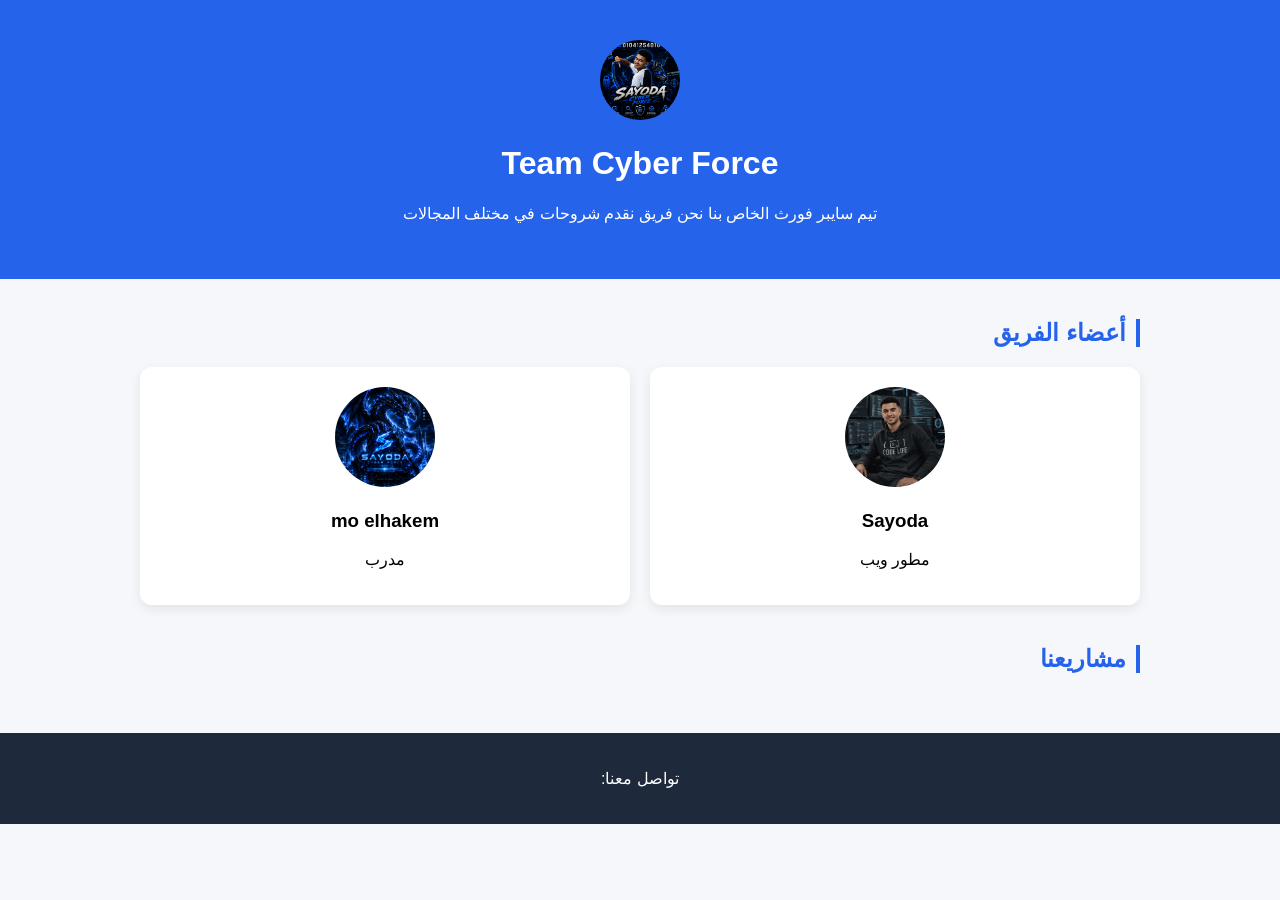
==== index.html @ 25483595 "Add files via upload" ====
<!DOCTYPE html>
<html lang="ar" dir="rtl">
<head>
  <meta charset="UTF-8">
  <title>Team Cyber force</title>
  <link rel="stylesheet" href="style.css">
</head>
<body>

  <header>
    <img id="logo" src="" alt="logo">
    <h1 id="site-name"></h1>
    <p id="site-desc"></p>
  </header>

  <section>
    <h2>أعضاء الفريق</h2>
    <div id="team-container" class="grid"></div>
  </section>

  <section>
    <h2>مشاريعنا</h2>
    <div id="projects-container" class="grid"></div>
  </section>

  <footer>
    <p>تواصل معنا: <span id="email"></span></p>
  </footer>

  <!-- مهم: الترتيب هنا -->
  <script src="admin.js"></script>
  <script src="script.js"></script>

</body>
</html>
---- style.css ----
:root { --main-color: #2563eb; }

body {
  font-family: Tahoma, sans-serif;
  background: #f5f7fb;
  margin: 0;
}

header {
  background: var(--main-color);
  color: white;
  text-align: center;
  padding: 40px 20px;
}

header img {
  width: 80px;
  border-radius: 50%;
}

section {
  max-width: 1000px;
  margin: 40px auto;
  padding: 0 20px;
}

h2 {
  color: var(--main-color);
  border-right: 4px solid var(--main-color);
  padding-right: 10px;
}

.grid {
  display: grid;
  grid-template-columns: repeat(auto-fit, minmax(220px, 1fr));
  gap: 20px;
}

.card {
  background: white;
  padding: 20px;
  border-radius: 12px;
  box-shadow: 0 4px 12px rgba(0,0,0,0.08);
  text-align: center;
}

.card img {
  width: 100px;
  height: 100px;
  border-radius: 50%;
}

footer {
  background: #1e293b;
  color: white;
  text-align: center;
  padding: 20px;
}
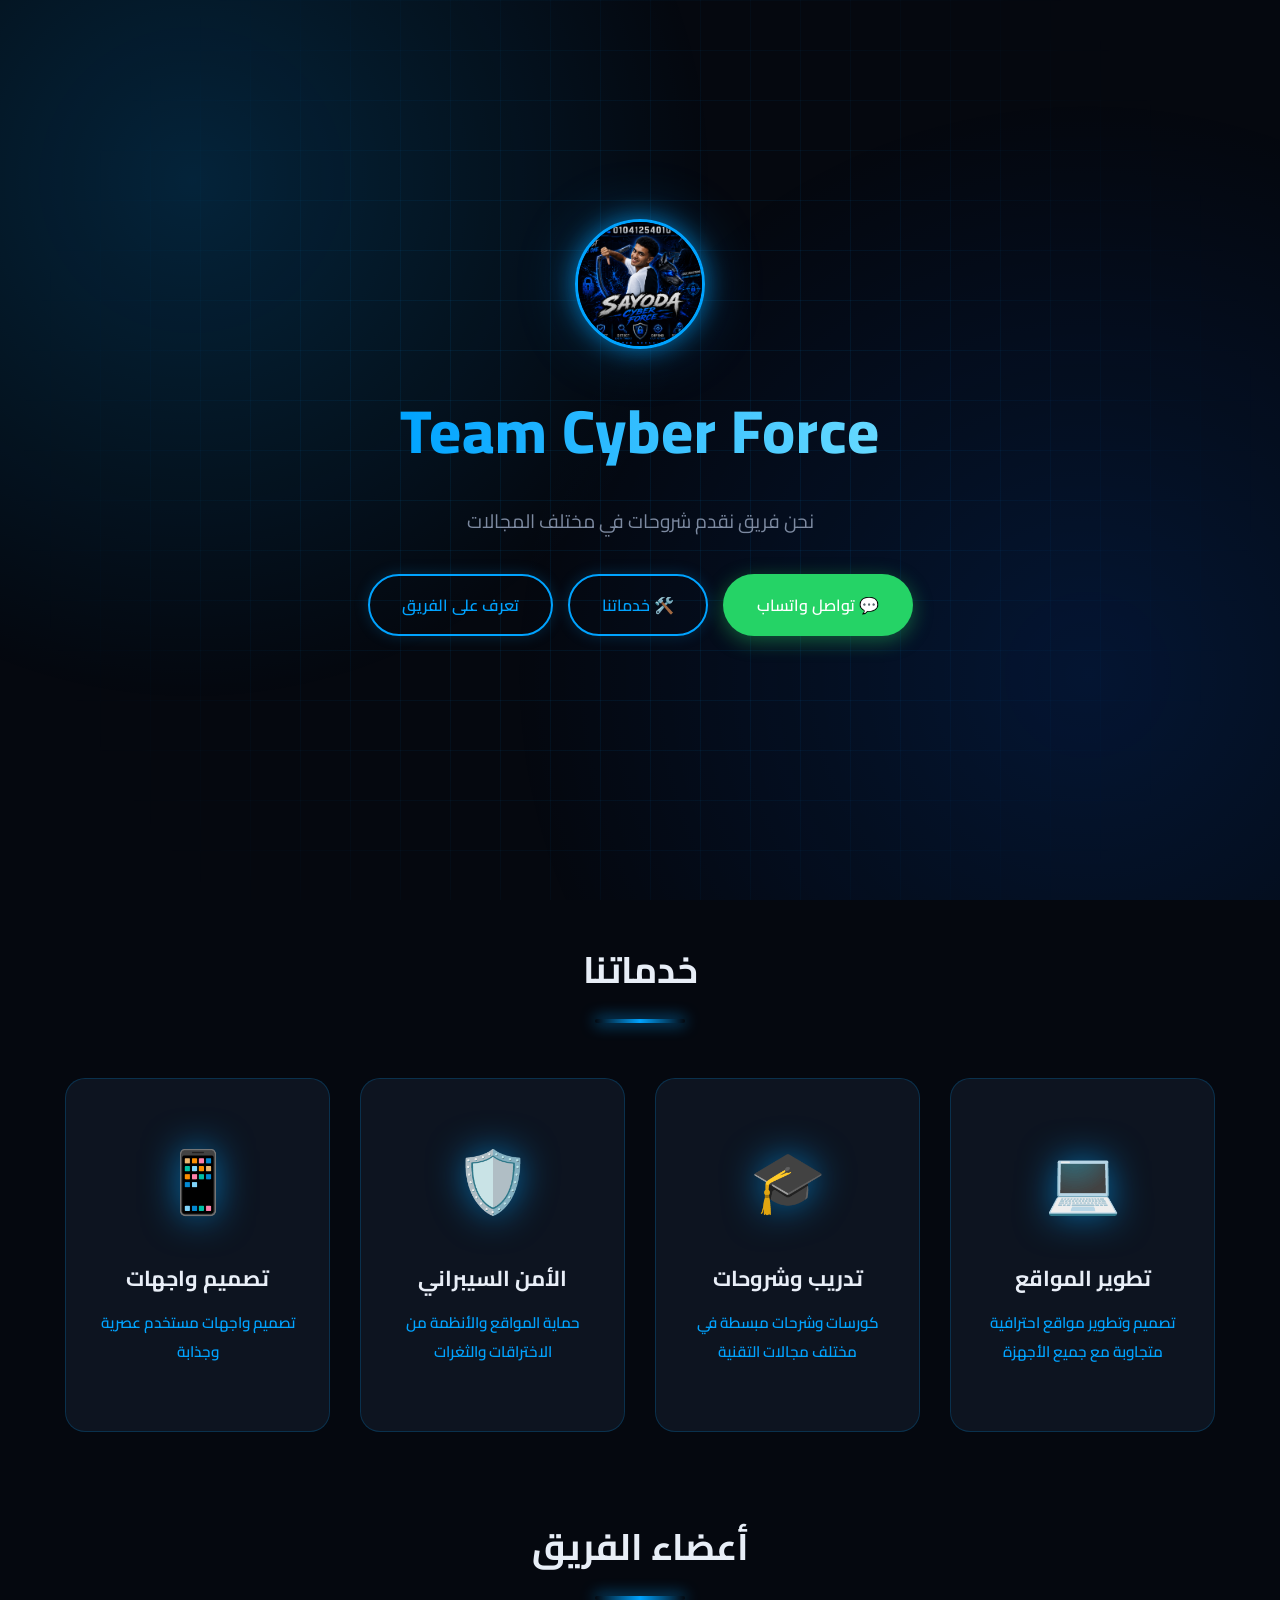
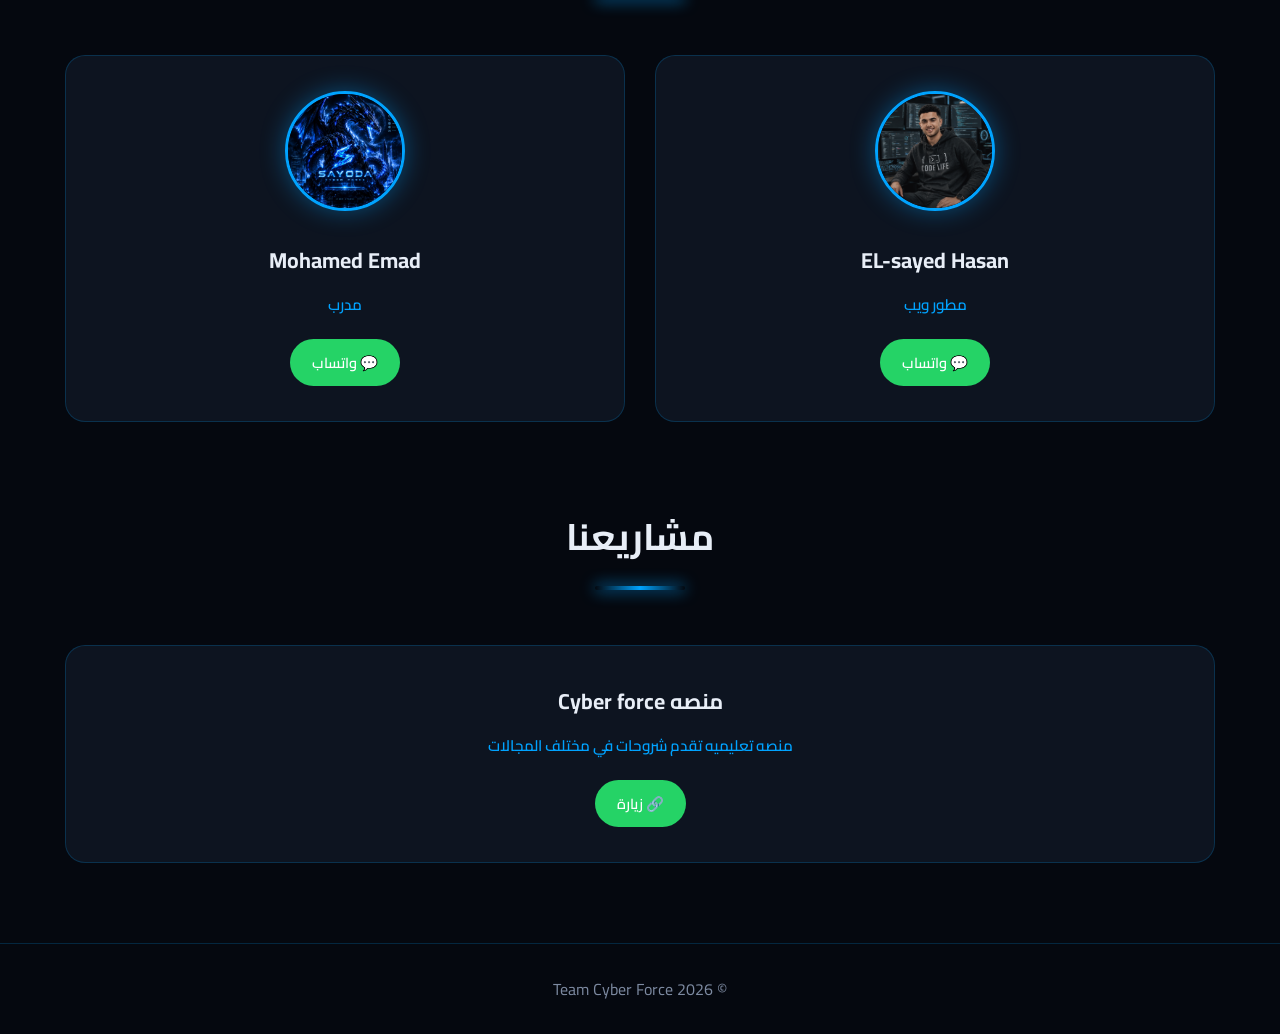
==== commit 72e0cb4a: "Add files via upload" ====
--- a/index.html
+++ b/index.html
@@ -2,34 +2,95 @@
 <html lang="ar" dir="rtl">
 <head>
   <meta charset="UTF-8">
-  <title>Team Cyber force</title>
+  <meta name="viewport" content="width=device-width, initial-scale=1.0">
+
+  <!-- ===== الأرشفة الأساسية ===== -->
+  <title>Team Cyber Force | فريق تطوير وأمن سيبراني</title>
+  <meta name="description" content="Team Cyber Force - فريق متخصص في تطوير المواقع، التدريب، والأمن السيبراني. تعرف على خدماتنا وفريقنا وتواصل معنا عبر واتساب.">
+  <meta name="keywords" content="Team Cyber Force, تطوير مواقع, أمن سيبراني, تدريب, شروحات, فريق برمجة, تصميم واجهات">
+  <meta name="author" content="Team Cyber Force">
+  <meta name="robots" content="index, follow">
+  <link rel="canonical" href="https://elsayedhasaneisa1-collab.github.io/team-cyber-force-/">
+
+  <!-- ===== Open Graph (فيسبوك / واتساب) ===== -->
+  <meta property="og:type" content="website">
+  <meta property="og:title" content="Team Cyber Force | فريق تطوير وأمن سيبراني">
+  <meta property="og:description" content="فريق متخصص في تطوير المواقع، التدريب، والأمن السيبراني">
+  <meta property="og:url" content="https://elsayedhasaneisa1-collab.github.io/team-cyber-force-/">
+  <meta property="og:image" content="https://elsayedhasaneisa1-collab.github.io/team-cyber-force-/logo.png">
+  <meta property="og:locale" content="ar_AR">
+
+  <!-- ===== Twitter Card ===== -->
+  <meta name="twitter:card" content="summary_large_image">
+  <meta name="twitter:title" content="Team Cyber Force">
+  <meta name="twitter:description" content="فريق متخصص في تطوير المواقع، التدريب، والأمن السيبراني">
+  <meta name="twitter:image" content="https://elsayedhasaneisa1-collab.github.io/team-cyber-force-/logo.png">
+
+  <!-- ===== Favicon ===== -->
+  <link rel="icon" type="image/png" href="logo.png">
+
+  <!-- ===== الخطوط والستايل ===== -->
   <link rel="stylesheet" href="style.css">
+  <link href="https://fonts.googleapis.com/css2?family=Cairo:wght@400;600;800&display=swap" rel="stylesheet">
+
+  <!-- ===== بيانات منظمة (Schema.org) ===== -->
+  <script type="application/ld+json">
+  {
+    "@context": "https://schema.org",
+    "@type": "Organization",
+    "name": "Team Cyber Force",
+    "url": "https://elsayedhasaneisa1-collab.github.io/team-cyber-force-/",
+    "logo": "https://elsayedhasaneisa1-collab.github.io/team-cyber-force-/logo.png",
+    "description": "فريق متخصص في تطوير المواقع، التدريب، والأمن السيبراني",
+    "sameAs": []
+  }
+  </script>
 </head>
+
 <body>
 
-  <header>
-    <img id="logo" src="" alt="logo">
-    <h1 id="site-name"></h1>
+  <!-- خلفية المربعات -->
+  <div class="grid-bg"></div>
+  <div class="glow-bg"></div>
+
+  <!-- الهيدر -->
+  <header class="hero">
+    <img id="logo" src="" alt="Team Cyber Force Logo" class="logo">
+    <h1 id="site-name" class="glitch"></h1>
     <p id="site-desc"></p>
+    <div class="hero-buttons">
+      <a id="main-whatsapp" class="btn btn-whatsapp" target="_blank">
+        💬 تواصل واتساب
+      </a>
+      <a href="#services" class="btn btn-outline">🛠️ خدماتنا</a>
+      <a href="#team" class="btn btn-outline">تعرف على الفريق</a>
+    </div>
   </header>
 
-  <section>
-    <h2>أعضاء الفريق</h2>
+  <!-- خدماتنا -->
+  <section id="services" class="section">
+    <h2 class="section-title">خدماتنا</h2>
+    <div id="services-container" class="grid"></div>
+  </section>
+
+  <!-- الفريق -->
+  <section id="team" class="section">
+    <h2 class="section-title">أعضاء الفريق</h2>
     <div id="team-container" class="grid"></div>
   </section>
 
-  <section>
-    <h2>مشاريعنا</h2>
+  <!-- المشاريع -->
+  <section id="projects" class="section">
+    <h2 class="section-title">مشاريعنا</h2>
     <div id="projects-container" class="grid"></div>
   </section>
 
+  <!-- الفوتر -->
   <footer>
-    <p>تواصل معنا: <span id="email"></span></p>
+    <p>© 2026 Team Cyber Force</p>
   </footer>
 
-  <!-- مهم: الترتيب هنا -->
   <script src="admin.js"></script>
   <script src="script.js"></script>
-
 </body>
 </html>
--- a/style.css
+++ b/style.css
@@ -1,58 +1,322 @@
-:root { --main-color: #2563eb; }
+:root {
+  --main-color: #00a3ff;
+  --main-dark: #0072b8;
+  --dark: #05080f;
+  --card: #0d1420;
+  --border: rgba(0, 163, 255, 0.2);
+  --text: #e8eef7;
+  --muted: #7d8aa1;
+}
+
+* { margin: 0; padding: 0; box-sizing: border-box; }
+
+html { scroll-behavior: smooth; }
 
 body {
-  font-family: Tahoma, sans-serif;
-  background: #f5f7fb;
-  margin: 0;
-}
-
-header {
+  font-family: 'Cairo', sans-serif;
+  background: var(--dark);
+  color: var(--text);
+  overflow-x: hidden;
+  position: relative;
+}
+
+/* ===== خلفية المربعات ===== */
+.grid-bg {
+  position: fixed;
+  inset: 0;
+  background-image:
+    linear-gradient(rgba(0, 163, 255, 0.08) 1px, transparent 1px),
+    linear-gradient(90deg, rgba(0, 163, 255, 0.08) 1px, transparent 1px);
+  background-size: 50px 50px;
+  z-index: -2;
+  animation: gridMove 20s linear infinite;
+  mask-image: radial-gradient(circle at center, black 30%, transparent 80%);
+  -webkit-mask-image: radial-gradient(circle at center, black 30%, transparent 80%);
+}
+
+@keyframes gridMove {
+  from { background-position: 0 0; }
+  to { background-position: 50px 50px; }
+}
+
+/* ===== توهج أزرق ===== */
+.glow-bg {
+  position: fixed;
+  inset: 0;
+  background:
+    radial-gradient(circle at 15% 20%, rgba(0, 163, 255, 0.18), transparent 40%),
+    radial-gradient(circle at 85% 75%, rgba(0, 100, 255, 0.15), transparent 45%);
+  z-index: -1;
+  animation: glowPulse 8s ease-in-out infinite;
+}
+
+@keyframes glowPulse {
+  0%, 100% { opacity: 0.7; }
+  50% { opacity: 1; }
+}
+
+/* ===== الهيدر ===== */
+.hero {
+  min-height: 95vh;
+  display: flex;
+  flex-direction: column;
+  justify-content: center;
+  align-items: center;
+  text-align: center;
+  padding: 20px;
+}
+
+.logo {
+  width: 130px;
+  height: 130px;
+  border-radius: 50%;
+  border: 3px solid var(--main-color);
+  box-shadow:
+    0 0 25px rgba(0, 163, 255, 0.6),
+    0 0 60px rgba(0, 163, 255, 0.3),
+    inset 0 0 25px rgba(0, 163, 255, 0.2);
+  margin-bottom: 25px;
+  animation: float 3s ease-in-out infinite;
+  object-fit: cover;
+}
+
+@keyframes float {
+  0%, 100% { transform: translateY(0); }
+  50% { transform: translateY(-12px); }
+}
+
+.hero h1 {
+  font-size: 3.8rem;
+  font-weight: 800;
+  background: linear-gradient(90deg, #00a3ff, #66d9ff, #00a3ff);
+  background-size: 200% auto;
+  -webkit-background-clip: text;
+  -webkit-text-fill-color: transparent;
+  background-clip: text;
+  margin-bottom: 15px;
+  animation: shine 3s linear infinite;
+  letter-spacing: 1px;
+}
+
+@keyframes shine {
+  to { background-position: 200% center; }
+}
+
+.hero p {
+  color: var(--muted);
+  font-size: 1.2rem;
+  margin-bottom: 35px;
+  max-width: 600px;
+}
+
+.hero-buttons {
+  display: flex;
+  gap: 15px;
+  flex-wrap: wrap;
+  justify-content: center;
+}
+
+/* ===== الأزرار ===== */
+.btn {
+  display: inline-block;
+  padding: 14px 32px;
+  border-radius: 50px;
+  text-decoration: none;
+  font-weight: 600;
+  font-size: 1rem;
+  transition: all 0.3s;
+  cursor: pointer;
+  border: 2px solid transparent;
+}
+
+.btn-whatsapp {
+  background: #25D366;
+  color: white;
+  box-shadow: 0 5px 20px rgba(37, 211, 102, 0.4);
+}
+
+.btn-whatsapp:hover {
+  transform: translateY(-3px);
+  box-shadow: 0 10px 30px rgba(37, 211, 102, 0.7);
+}
+
+.btn-outline {
+  background: transparent;
+  border: 2px solid var(--main-color);
+  color: var(--main-color);
+  box-shadow: 0 0 15px rgba(0, 163, 255, 0.2);
+}
+
+.btn-outline:hover {
   background: var(--main-color);
-  color: white;
+  color: var(--dark);
+  box-shadow: 0 0 30px rgba(0, 163, 255, 0.6);
+}
+
+/* ===== الأقسام ===== */
+.section {
+  max-width: 1200px;
+  margin: 80px auto;
+  padding: 0 25px;
+}
+
+.section-title {
+  font-size: 2.3rem;
   text-align: center;
-  padding: 40px 20px;
-}
-
-header img {
-  width: 80px;
-  border-radius: 50%;
-}
-
-section {
-  max-width: 1000px;
-  margin: 40px auto;
-  padding: 0 20px;
-}
-
-h2 {
-  color: var(--main-color);
-  border-right: 4px solid var(--main-color);
-  padding-right: 10px;
+  margin-bottom: 55px;
+  position: relative;
+  color: var(--text);
+}
+
+.section-title::after {
+  content: "";
+  display: block;
+  width: 90px;
+  height: 4px;
+  background: linear-gradient(90deg, transparent, var(--main-color), transparent);
+  margin: 15px auto 0;
+  border-radius: 2px;
+  box-shadow: 0 0 15px var(--main-color);
 }
 
 .grid {
   display: grid;
-  grid-template-columns: repeat(auto-fit, minmax(220px, 1fr));
-  gap: 20px;
-}
-
+  grid-template-columns: repeat(auto-fit, minmax(260px, 1fr));
+  gap: 30px;
+}
+
+/* ===== الكروت ===== */
 .card {
-  background: white;
-  padding: 20px;
-  border-radius: 12px;
-  box-shadow: 0 4px 12px rgba(0,0,0,0.08);
+  background: var(--card);
+  padding: 35px 25px;
+  border-radius: 20px;
   text-align: center;
-}
+  border: 1px solid var(--border);
+  transition: all 0.4s;
+  opacity: 0;
+  transform: translateY(30px);
+  position: relative;
+  overflow: hidden;
+}
+
+.card::before {
+  content: "";
+  position: absolute;
+  inset: 0;
+  background: radial-gradient(circle at top, rgba(0, 163, 255, 0.08), transparent 70%);
+  opacity: 0;
+  transition: opacity 0.4s;
+}
+
+.card.visible {
+  opacity: 1;
+  transform: translateY(0);
+}
+
+.card:hover {
+  transform: translateY(-10px);
+  border-color: var(--main-color);
+  box-shadow:
+    0 15px 40px rgba(0, 163, 255, 0.25),
+    0 0 0 1px rgba(0, 163, 255, 0.3);
+}
+
+.card:hover::before { opacity: 1; }
 
 .card img {
-  width: 100px;
-  height: 100px;
+  width: 120px;
+  height: 120px;
   border-radius: 50%;
-}
-
+  object-fit: cover;
+  border: 3px solid var(--main-color);
+  margin-bottom: 20px;
+  box-shadow: 0 0 25px rgba(0, 163, 255, 0.4);
+  position: relative;
+}
+
+.card h3 {
+  font-size: 1.35rem;
+  margin-bottom: 10px;
+  position: relative;
+}
+
+.card .role {
+  color: var(--main-color);
+  font-size: 0.95rem;
+  margin-bottom: 20px;
+  font-weight: 600;
+  position: relative;
+}
+
+.card .whatsapp-btn {
+  display: inline-flex;
+  align-items: center;
+  gap: 8px;
+  background: #25D366;
+  color: white;
+  padding: 10px 22px;
+  border-radius: 50px;
+  text-decoration: none;
+  font-size: 0.9rem;
+  font-weight: 600;
+  transition: all 0.3s;
+  position: relative;
+}
+
+.card .whatsapp-btn:hover {
+  transform: scale(1.05);
+  box-shadow: 0 5px 25px rgba(37, 211, 102, 0.6);
+}
+
+/* ===== كروت الخدمات ===== */
+.service-card {
+  padding: 45px 25px;
+}
+
+.service-card::after {
+  content: "";
+  position: absolute;
+  top: 0;
+  left: 0;
+  right: 0;
+  height: 3px;
+  background: linear-gradient(90deg, var(--main-color), #66d9ff);
+  transform: scaleX(0);
+  transform-origin: right;
+  transition: transform 0.4s;
+}
+
+.service-card:hover::after {
+  transform: scaleX(1);
+  transform-origin: left;
+}
+
+.service-icon {
+  font-size: 3.8rem;
+  margin-bottom: 20px;
+  display: inline-block;
+  transition: transform 0.4s;
+  filter: drop-shadow(0 0 18px rgba(0, 163, 255, 0.6));
+  position: relative;
+}
+
+.service-card:hover .service-icon {
+  transform: scale(1.2) rotate(-5deg);
+}
+
+/* ===== الفوتر ===== */
 footer {
-  background: #1e293b;
-  color: white;
   text-align: center;
-  padding: 20px;
+  padding: 30px;
+  color: var(--muted);
+  border-top: 1px solid var(--border);
+  margin-top: 60px;
+}
+
+/* ===== موبايل ===== */
+@media (max-width: 600px) {
+  .hero h1 { font-size: 2.3rem; }
+  .section-title { font-size: 1.7rem; }
+  .logo { width: 95px; height: 95px; }
+  .btn { padding: 12px 24px; font-size: 0.9rem; }
 }
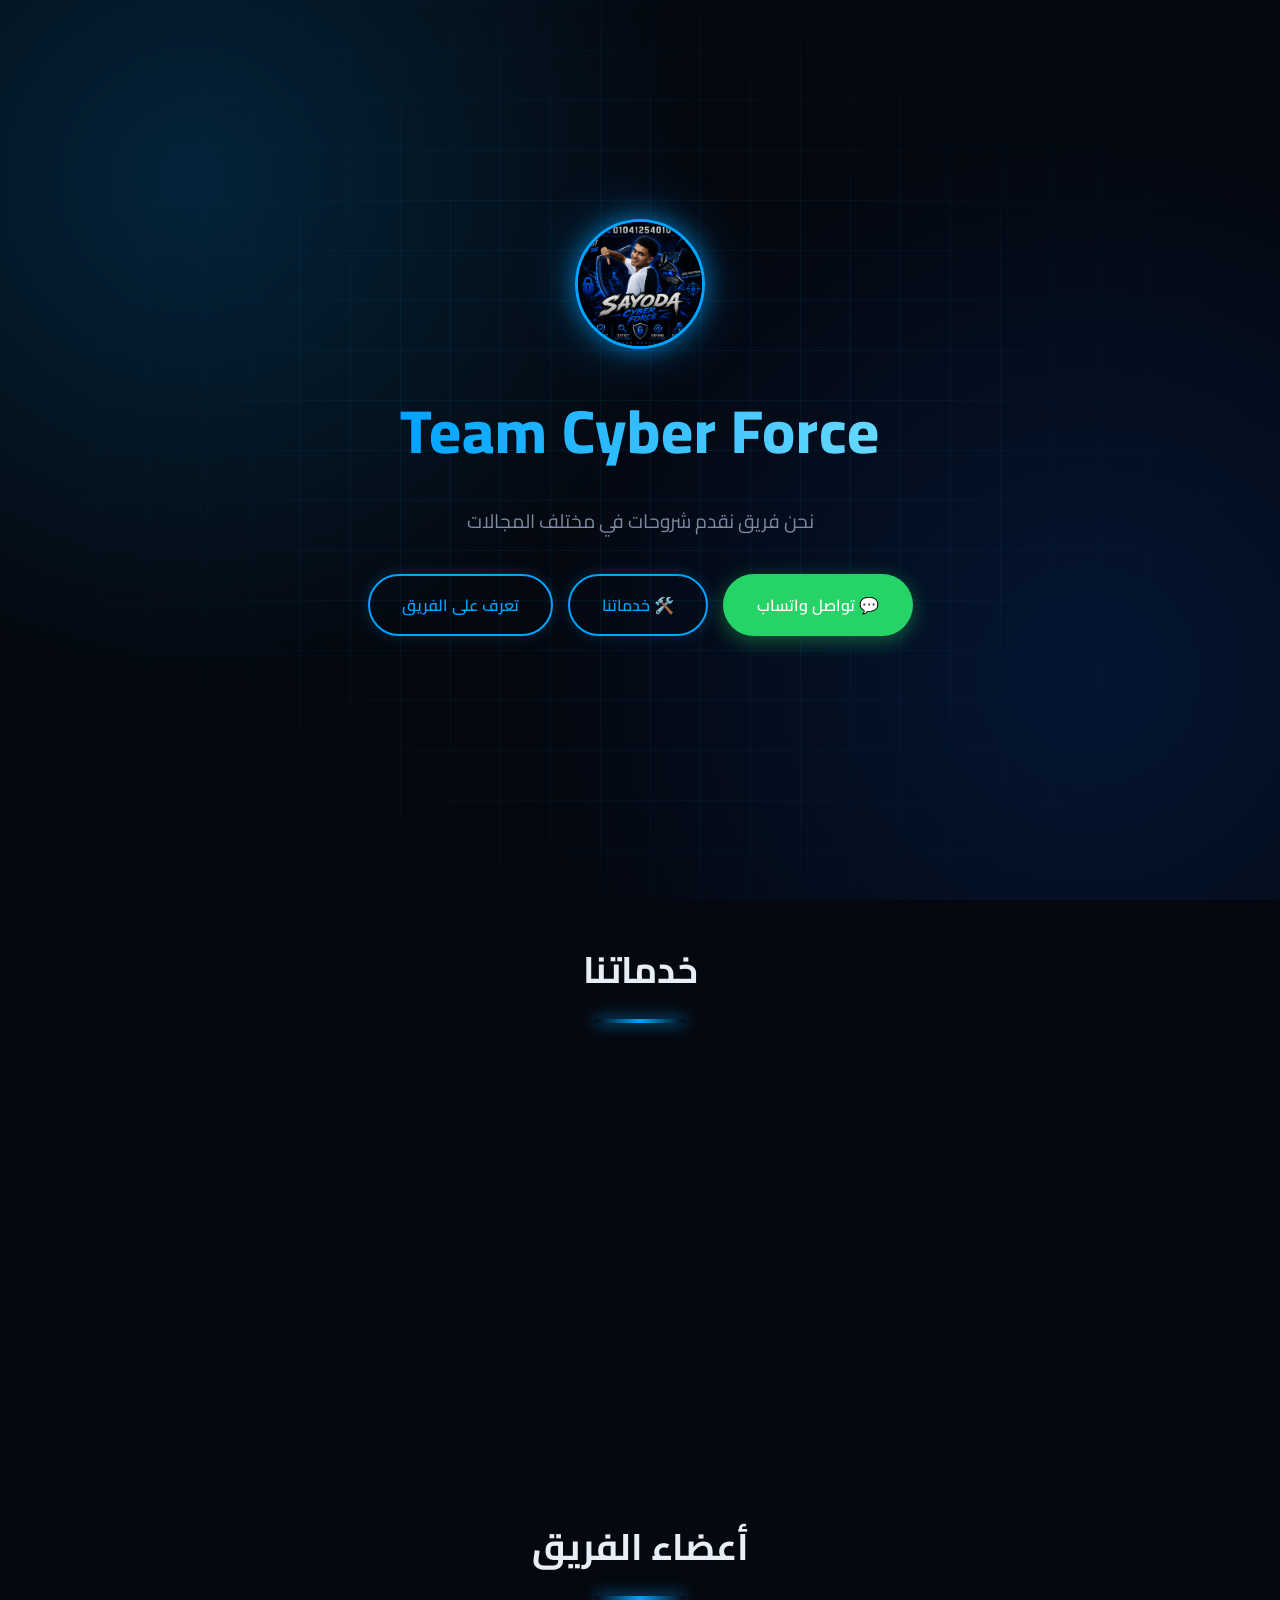
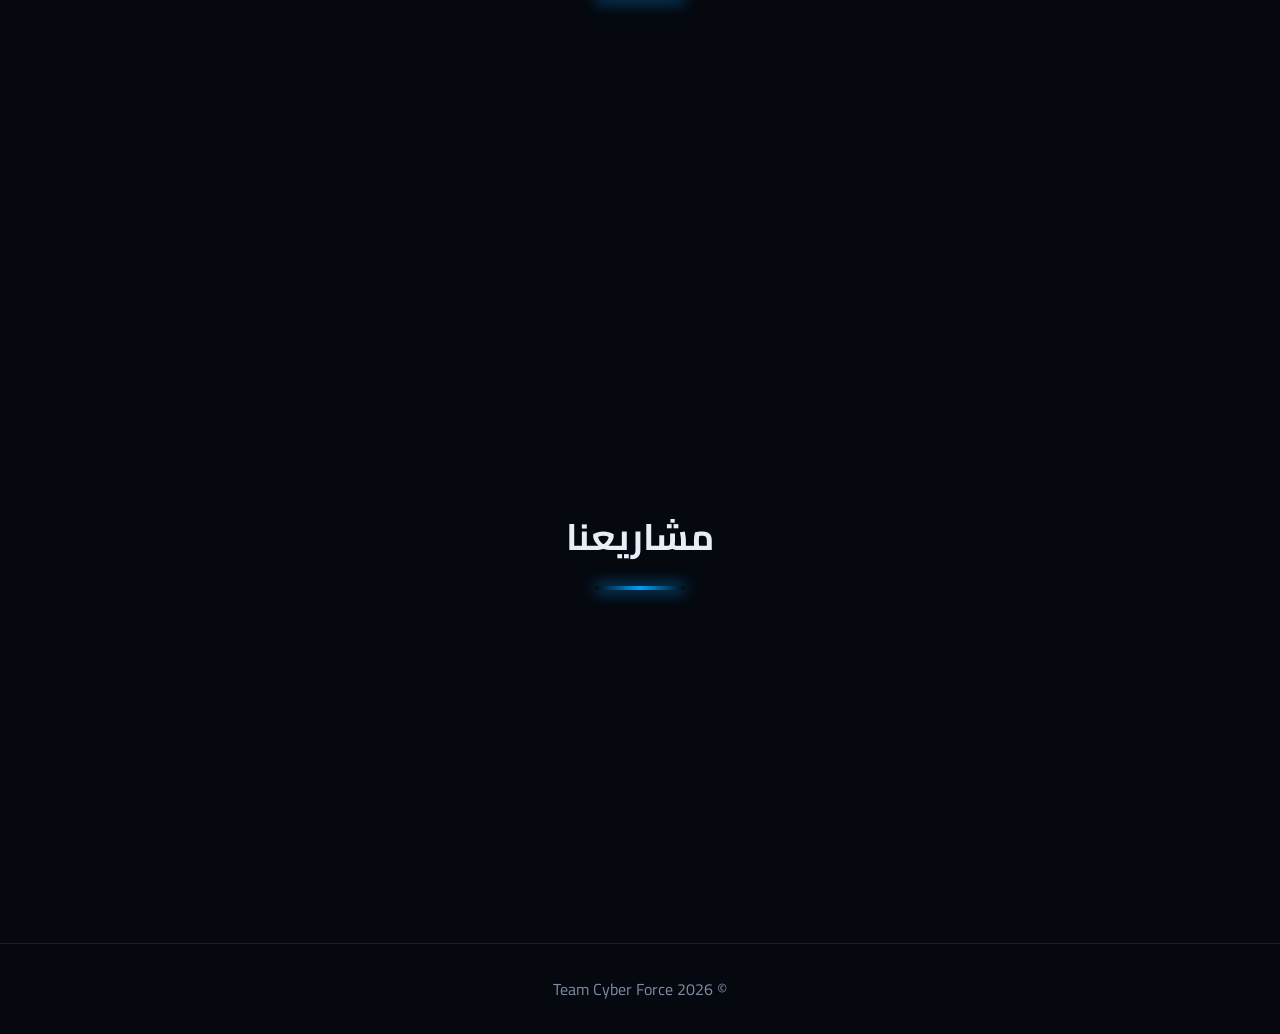
==== commit 9d66169f: "Add files via upload" ====
--- a/index.html
+++ b/index.html
@@ -4,12 +4,16 @@
   <meta charset="UTF-8">
   <meta name="viewport" content="width=device-width, initial-scale=1.0">
 
-  <!-- ===== الأرشفة الأساسية ===== -->
+  <!-- ===== الأرشفة (مفعّلة) ===== -->
+  <meta name="robots" content="index, follow">
+  <meta name="googlebot" content="index, follow">
+  <meta name="googlebot-image" content="index, follow">
+
+  <!-- ===== SEO أساسي ===== -->
   <title>Team Cyber Force | فريق تطوير وأمن سيبراني</title>
   <meta name="description" content="Team Cyber Force - فريق متخصص في تطوير المواقع، التدريب، والأمن السيبراني. تعرف على خدماتنا وفريقنا وتواصل معنا عبر واتساب.">
   <meta name="keywords" content="Team Cyber Force, تطوير مواقع, أمن سيبراني, تدريب, شروحات, فريق برمجة, تصميم واجهات">
   <meta name="author" content="Team Cyber Force">
-  <meta name="robots" content="index, follow">
   <link rel="canonical" href="https://elsayedhasaneisa1-collab.github.io/team-cyber-force-/">
 
   <!-- ===== Open Graph (فيسبوك / واتساب) ===== -->
@@ -29,11 +33,7 @@
   <!-- ===== Favicon ===== -->
   <link rel="icon" type="image/png" href="logo.png">
 
-  <!-- ===== الخطوط والستايل ===== -->
-  <link rel="stylesheet" href="style.css">
-  <link href="https://fonts.googleapis.com/css2?family=Cairo:wght@400;600;800&display=swap" rel="stylesheet">
-
-  <!-- ===== بيانات منظمة (Schema.org) ===== -->
+  <!-- ===== البيانات المنظمة (Schema.org) ===== -->
   <script type="application/ld+json">
   {
     "@context": "https://schema.org",
@@ -41,10 +41,13 @@
     "name": "Team Cyber Force",
     "url": "https://elsayedhasaneisa1-collab.github.io/team-cyber-force-/",
     "logo": "https://elsayedhasaneisa1-collab.github.io/team-cyber-force-/logo.png",
-    "description": "فريق متخصص في تطوير المواقع، التدريب، والأمن السيبراني",
-    "sameAs": []
+    "description": "فريق متخصص في تطوير المواقع، التدريب، والأمن السيبراني"
   }
   </script>
+
+  <!-- ===== الخطوط والستايل ===== -->
+  <link rel="stylesheet" href="style.css">
+  <link href="https://fonts.googleapis.com/css2?family=Cairo:wght@400;600;800&display=swap" rel="stylesheet">
 </head>
 
 <body>
@@ -55,8 +58,8 @@
 
   <!-- الهيدر -->
   <header class="hero">
-    <img id="logo" src="" alt="Team Cyber Force Logo" class="logo">
-    <h1 id="site-name" class="glitch"></h1>
+    <img id="logo" src="" alt="Team Cyber Force Logo" class="logo" oncontextmenu="return false;" draggable="false">
+    <h1 id="site-name"></h1>
     <p id="site-desc"></p>
     <div class="hero-buttons">
       <a id="main-whatsapp" class="btn btn-whatsapp" target="_blank">
--- a/style.css
+++ b/style.css
@@ -18,6 +18,21 @@
   color: var(--text);
   overflow-x: hidden;
   position: relative;
+
+  /* منع تحديد النص */
+  -webkit-user-select: none;
+  -moz-user-select: none;
+  -ms-user-select: none;
+  user-select: none;
+}
+
+/* السماح بتحديد النص في الأزرار والروابط فقط */
+a, button { -webkit-user-select: auto; user-select: auto; }
+
+/* منع سحب الصور */
+img {
+  -webkit-user-drag: none;
+  user-drag: none;
 }
 
 /* ===== خلفية المربعات ===== */
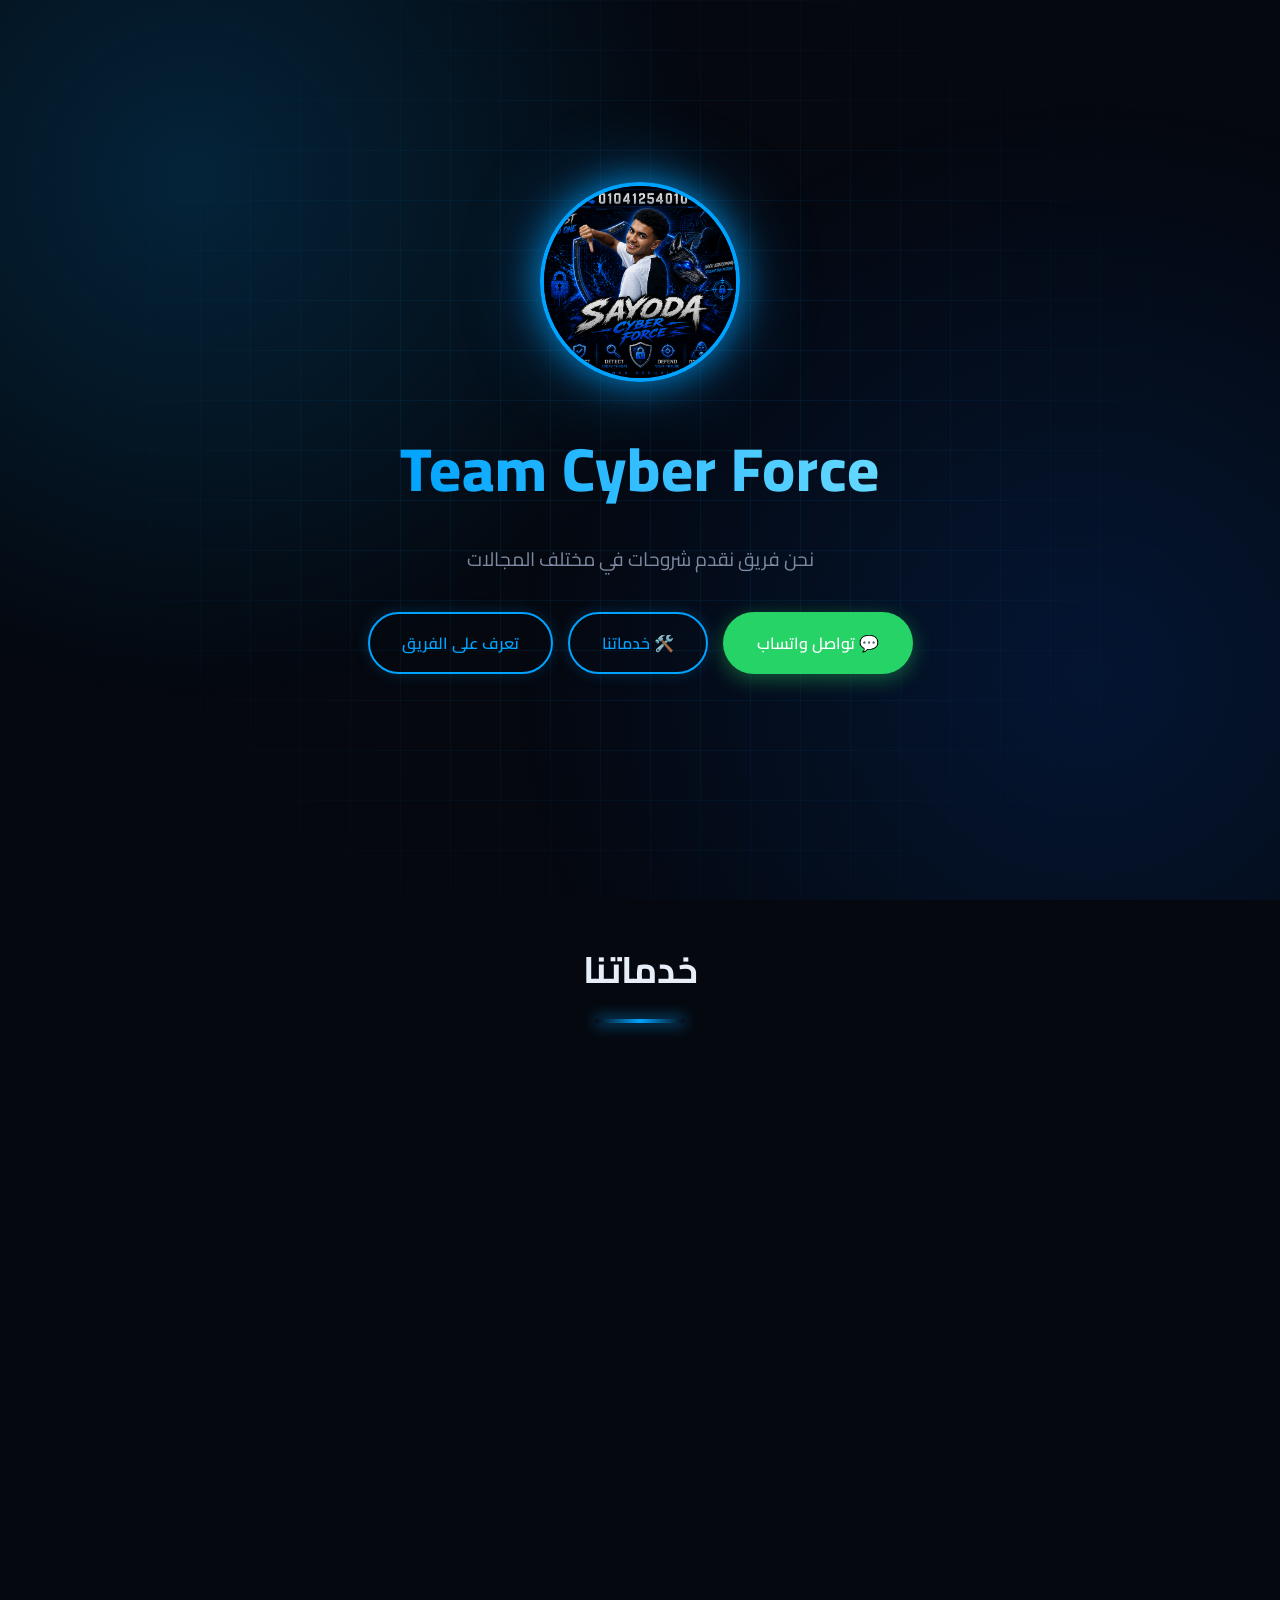
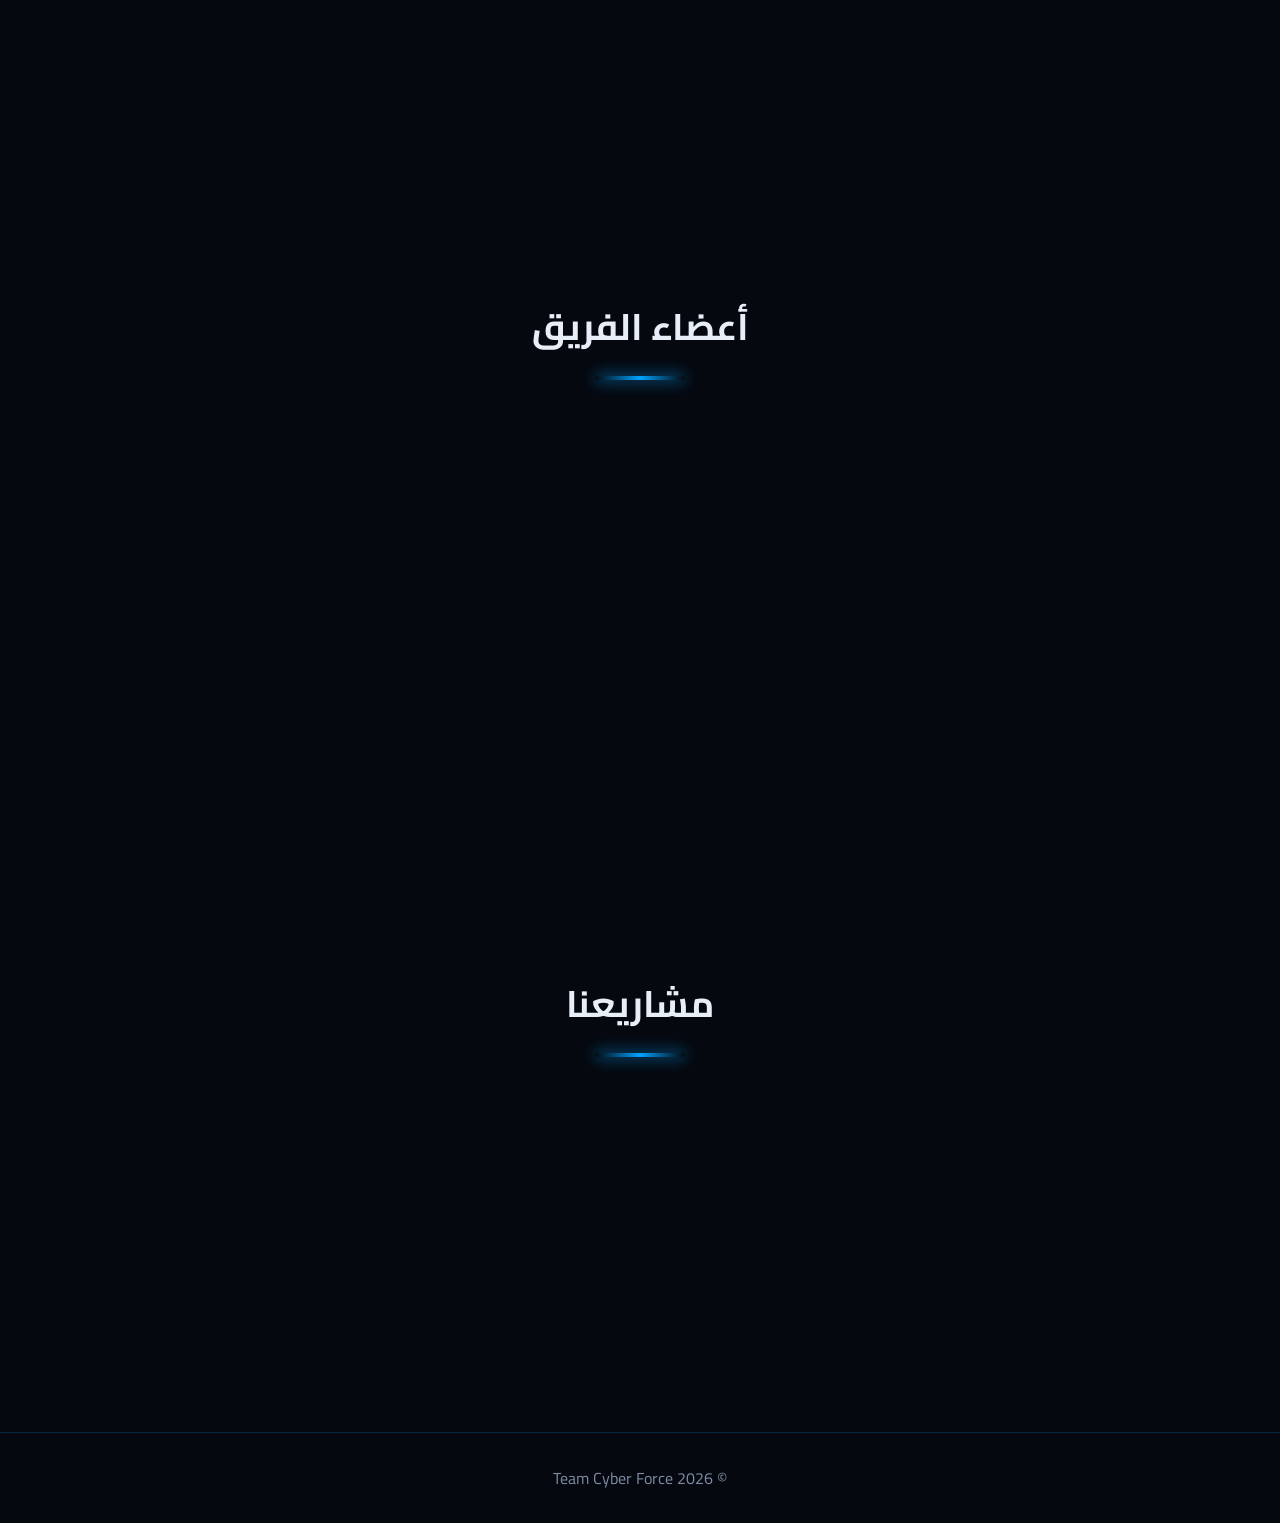
==== commit 3885ad00: "Add files via upload" ====
--- a/index.html
+++ b/index.html
@@ -4,36 +4,42 @@
   <meta charset="UTF-8">
   <meta name="viewport" content="width=device-width, initial-scale=1.0">
 
-  <!-- ===== الأرشفة (مفعّلة) ===== -->
+  <!-- ===== الأرشفة ===== -->
   <meta name="robots" content="index, follow">
   <meta name="googlebot" content="index, follow">
   <meta name="googlebot-image" content="index, follow">
 
-  <!-- ===== SEO أساسي ===== -->
+  <!-- ===== SEO ===== -->
   <title>Team Cyber Force | فريق تطوير وأمن سيبراني</title>
   <meta name="description" content="Team Cyber Force - فريق متخصص في تطوير المواقع، التدريب، والأمن السيبراني. تعرف على خدماتنا وفريقنا وتواصل معنا عبر واتساب.">
   <meta name="keywords" content="Team Cyber Force, تطوير مواقع, أمن سيبراني, تدريب, شروحات, فريق برمجة, تصميم واجهات">
   <meta name="author" content="Team Cyber Force">
   <link rel="canonical" href="https://elsayedhasaneisa1-collab.github.io/team-cyber-force-/">
 
-  <!-- ===== Open Graph (فيسبوك / واتساب) ===== -->
+  <!-- ===== Open Graph (واتساب / فيسبوك) ===== -->
   <meta property="og:type" content="website">
+  <meta property="og:site_name" content="Team Cyber Force">
   <meta property="og:title" content="Team Cyber Force | فريق تطوير وأمن سيبراني">
-  <meta property="og:description" content="فريق متخصص في تطوير المواقع، التدريب، والأمن السيبراني">
+  <meta property="og:description" content="فريق متخصص في تطوير المواقع، التدريب، والأمن السيبراني. تعرف على خدماتنا وفريقنا وتواصل معنا عبر واتساب.">
   <meta property="og:url" content="https://elsayedhasaneisa1-collab.github.io/team-cyber-force-/">
-  <meta property="og:image" content="https://elsayedhasaneisa1-collab.github.io/team-cyber-force-/logo.png">
+  <meta property="og:image" content="https://elsayedhasaneisa1-collab.github.io/team-cyber-force-/og-image.png">
+  <meta property="og:image:secure_url" content="https://elsayedhasaneisa1-collab.github.io/team-cyber-force-/og-image.png">
+  <meta property="og:image:type" content="image/png">
+  <meta property="og:image:width" content="1200">
+  <meta property="og:image:height" content="630">
+  <meta property="og:image:alt" content="Team Cyber Force">
   <meta property="og:locale" content="ar_AR">
 
   <!-- ===== Twitter Card ===== -->
   <meta name="twitter:card" content="summary_large_image">
-  <meta name="twitter:title" content="Team Cyber Force">
+  <meta name="twitter:title" content="Team Cyber Force | فريق تطوير وأمن سيبراني">
   <meta name="twitter:description" content="فريق متخصص في تطوير المواقع، التدريب، والأمن السيبراني">
-  <meta name="twitter:image" content="https://elsayedhasaneisa1-collab.github.io/team-cyber-force-/logo.png">
+  <meta name="twitter:image" content="https://elsayedhasaneisa1-collab.github.io/team-cyber-force-/og-image.png">
 
   <!-- ===== Favicon ===== -->
   <link rel="icon" type="image/png" href="logo.png">
 
-  <!-- ===== البيانات المنظمة (Schema.org) ===== -->
+  <!-- ===== Schema ===== -->
   <script type="application/ld+json">
   {
     "@context": "https://schema.org",
@@ -52,13 +58,11 @@
 
 <body>
 
-  <!-- خلفية المربعات -->
   <div class="grid-bg"></div>
   <div class="glow-bg"></div>
 
-  <!-- الهيدر -->
   <header class="hero">
-    <img id="logo" src="" alt="Team Cyber Force Logo" class="logo" oncontextmenu="return false;" draggable="false">
+    <img id="logo" src="" alt="Team Cyber Force Logo" class="logo" draggable="false">
     <h1 id="site-name"></h1>
     <p id="site-desc"></p>
     <div class="hero-buttons">
@@ -70,25 +74,21 @@
     </div>
   </header>
 
-  <!-- خدماتنا -->
   <section id="services" class="section">
     <h2 class="section-title">خدماتنا</h2>
     <div id="services-container" class="grid"></div>
   </section>
 
-  <!-- الفريق -->
   <section id="team" class="section">
     <h2 class="section-title">أعضاء الفريق</h2>
     <div id="team-container" class="grid"></div>
   </section>
 
-  <!-- المشاريع -->
   <section id="projects" class="section">
     <h2 class="section-title">مشاريعنا</h2>
     <div id="projects-container" class="grid"></div>
   </section>
 
-  <!-- الفوتر -->
   <footer>
     <p>© 2026 Team Cyber Force</p>
   </footer>
--- a/style.css
+++ b/style.css
@@ -19,20 +19,21 @@
   overflow-x: hidden;
   position: relative;
 
-  /* منع تحديد النص */
   -webkit-user-select: none;
   -moz-user-select: none;
   -ms-user-select: none;
   user-select: none;
-}
-
-/* السماح بتحديد النص في الأزرار والروابط فقط */
+
+  -webkit-touch-callout: none;
+  -webkit-tap-highlight-color: transparent;
+}
+
 a, button { -webkit-user-select: auto; user-select: auto; }
 
-/* منع سحب الصور */
 img {
   -webkit-user-drag: none;
   user-drag: none;
+  -webkit-touch-callout: none;
 }
 
 /* ===== خلفية المربعات ===== */
@@ -82,15 +83,15 @@
 }
 
 .logo {
-  width: 130px;
-  height: 130px;
+  width: 200px;
+  height: 200px;
   border-radius: 50%;
-  border: 3px solid var(--main-color);
+  border: 4px solid var(--main-color);
   box-shadow:
-    0 0 25px rgba(0, 163, 255, 0.6),
-    0 0 60px rgba(0, 163, 255, 0.3),
-    inset 0 0 25px rgba(0, 163, 255, 0.2);
-  margin-bottom: 25px;
+    0 0 35px rgba(0, 163, 255, 0.7),
+    0 0 80px rgba(0, 163, 255, 0.4),
+    inset 0 0 35px rgba(0, 163, 255, 0.25);
+  margin-bottom: 30px;
   animation: float 3s ease-in-out infinite;
   object-fit: cover;
 }
@@ -196,14 +197,14 @@
 
 .grid {
   display: grid;
-  grid-template-columns: repeat(auto-fit, minmax(260px, 1fr));
+  grid-template-columns: repeat(auto-fit, minmax(280px, 1fr));
   gap: 30px;
 }
 
 /* ===== الكروت ===== */
 .card {
   background: var(--card);
-  padding: 35px 25px;
+  padding: 40px 25px;
   border-radius: 20px;
   text-align: center;
   border: 1px solid var(--border);
@@ -239,25 +240,25 @@
 .card:hover::before { opacity: 1; }
 
 .card img {
-  width: 120px;
-  height: 120px;
+  width: 180px;
+  height: 180px;
   border-radius: 50%;
   object-fit: cover;
-  border: 3px solid var(--main-color);
-  margin-bottom: 20px;
-  box-shadow: 0 0 25px rgba(0, 163, 255, 0.4);
+  border: 4px solid var(--main-color);
+  margin-bottom: 25px;
+  box-shadow: 0 0 35px rgba(0, 163, 255, 0.5);
   position: relative;
 }
 
 .card h3 {
-  font-size: 1.35rem;
+  font-size: 1.5rem;
   margin-bottom: 10px;
   position: relative;
 }
 
 .card .role {
   color: var(--main-color);
-  font-size: 0.95rem;
+  font-size: 1rem;
   margin-bottom: 20px;
   font-weight: 600;
   position: relative;
@@ -269,10 +270,10 @@
   gap: 8px;
   background: #25D366;
   color: white;
-  padding: 10px 22px;
+  padding: 12px 26px;
   border-radius: 50px;
   text-decoration: none;
-  font-size: 0.9rem;
+  font-size: 0.95rem;
   font-weight: 600;
   transition: all 0.3s;
   position: relative;
@@ -307,7 +308,7 @@
 }
 
 .service-icon {
-  font-size: 3.8rem;
+  font-size: 4rem;
   margin-bottom: 20px;
   display: inline-block;
   transition: transform 0.4s;
@@ -332,6 +333,7 @@
 @media (max-width: 600px) {
   .hero h1 { font-size: 2.3rem; }
   .section-title { font-size: 1.7rem; }
-  .logo { width: 95px; height: 95px; }
+  .logo { width: 140px; height: 140px; }
+  .card img { width: 140px; height: 140px; }
   .btn { padding: 12px 24px; font-size: 0.9rem; }
 }
